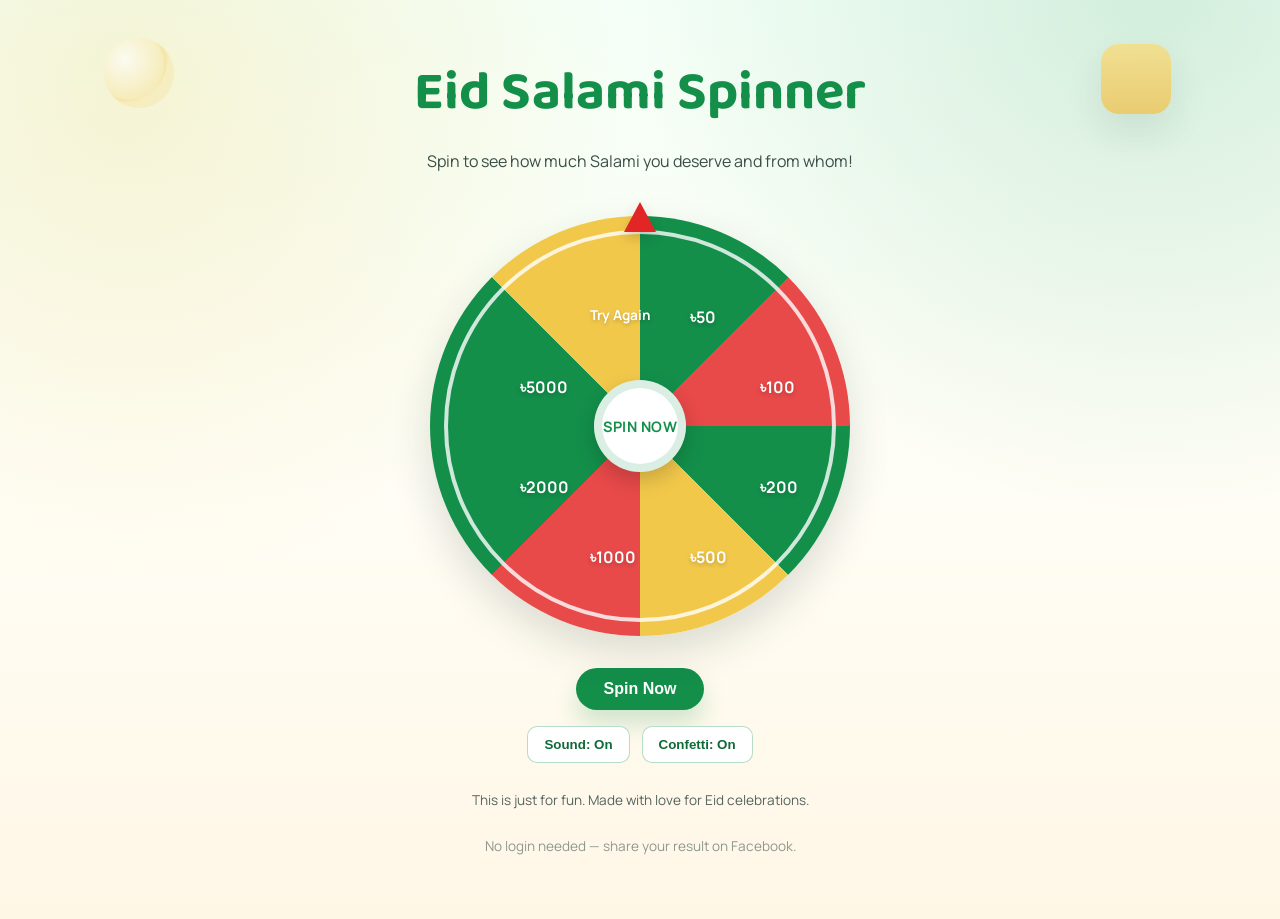
==== public/index.html @ 52508508 "Switch to static-only Salami Spinner" ====
<!doctype html>
<html lang="en">
<head>
  <meta charset="UTF-8" />
  <meta name="viewport" content="width=device-width, initial-scale=1" />
  <title>Salami Spinner</title>
  <link rel="preconnect" href="https://fonts.googleapis.com" />
  <link rel="preconnect" href="https://fonts.gstatic.com" crossorigin />
  <link href="https://fonts.googleapis.com/css2?family=Baloo+Da+2:wght@600;700;800&family=Manrope:wght@400;500;600;700&display=swap" rel="stylesheet" />
  <link rel="stylesheet" href="styles.css" />
</head>
<body>
  <div class="page">
    <header class="hero">
      <div class="decor moon"></div>
      <div class="decor lantern"></div>
      <h1>Eid Salami Spinner</h1>
      <p>Spin to see how much Salami you deserve and from whom!</p>
    </header>

    <main class="spinner-area">
      <div class="wheel-wrap">
        <div class="pointer"></div>
        <div class="wheel" id="wheel">
          <div class="center-btn" id="spinCenter">Spin Now</div>
        </div>
        <div class="wheel-labels" id="wheelLabels"></div>
      </div>

      <button class="primary-btn" id="spinBtn">Spin Now</button>
      <div class="controls">
        <button class="ghost-btn" id="soundToggle">Sound: On</button>
        <button class="ghost-btn" id="confettiToggle">Confetti: On</button>
      </div>

      <p class="footer-note">This is just for fun. Made with love for Eid celebrations.</p>
      <p class="footer-note subtle">No login needed — share your result on Facebook.</p>
    </main>
  </div>

  <div class="modal" id="resultModal" aria-hidden="true">
    <div class="modal-card" role="dialog" aria-modal="true" aria-labelledby="resultTitle">
      <button class="modal-close" id="closeModal" aria-label="Close">×</button>
      <h2 id="resultTitle">Congratulations!</h2>
      <div class="result-amount" id="resultAmount">৳100</div>
      <p class="result-sub">Salami!</p>
      <div class="friend-card">
        <div class="friend-avatar" id="friendAvatar">B</div>
        <div>
          <div class="friend-name" id="friendName">From: Best Friend</div>
          <div class="friend-desc" id="friendDesc">Your lucky giver</div>
        </div>
      </div>
      <p class="result-message" id="resultMessage">Go remind them. Don't forget to send bKash request!</p>
      <div class="modal-actions">
        <a class="facebook-btn" id="shareBtn" href="#" target="_blank" rel="noopener">Share on Facebook</a>
        <button class="ghost-btn" id="copyBtn">Copy Result</button>
        <button class="ghost-btn" id="spinAgainBtn">Spin Again</button>
      </div>
    </div>
  </div>

  <div class="confetti" id="confetti"></div>

  <script src="script.js"></script>
</body>
</html>
---- public/styles.css ----
:root {
  --green: #138f4a;
  --green-dark: #0e6a36;
  --gold: #f2c84b;
  --gold-deep: #d9a51c;
  --red: #e84949;
  --cream: #fefbf1;
  --ink: #1b2b26;
  --shadow: 0 18px 40px rgba(19, 45, 31, 0.15);
}

* {
  box-sizing: border-box;
}

body {
  margin: 0;
  min-height: 100vh;
  font-family: "Manrope", sans-serif;
  color: var(--ink);
  background:
    radial-gradient(circle at 10% 10%, rgba(242, 200, 75, 0.2), transparent 35%),
    radial-gradient(circle at 90% 0%, rgba(19, 143, 74, 0.15), transparent 35%),
    linear-gradient(180deg, #f4fff7 0%, #fffdf5 55%, #fff7e6 100%);
  display: flex;
  justify-content: center;
}

.page {
  width: min(100%, 1100px);
  padding: 40px 24px 64px;
}

.hero {
  text-align: center;
  position: relative;
  margin-bottom: 32px;
}

.hero h1 {
  font-family: "Baloo Da 2", cursive;
  font-size: clamp(2rem, 3vw + 1rem, 3.4rem);
  color: var(--green);
  margin: 8px 0 10px;
}

.hero p {
  font-size: 1rem;
  color: #3a4d46;
  margin: 0;
}

.decor {
  position: absolute;
  width: 70px;
  height: 70px;
  opacity: 0.65;
}

.moon {
  left: -10px;
  top: -10px;
  border-radius: 50%;
  background: radial-gradient(circle at 30% 30%, #fff, #f7e7a8 60%, transparent 62%);
  box-shadow: inset -10px -8px 0 rgba(242, 200, 75, 0.25);
}

.lantern {
  right: -5px;
  top: -4px;
  border-radius: 18px;
  background: linear-gradient(180deg, #ffd86b, #f1b835);
  box-shadow: var(--shadow);
}

.spinner-area {
  display: flex;
  flex-direction: column;
  align-items: center;
  gap: 16px;
}

.wheel-wrap {
  position: relative;
  width: min(82vw, 420px);
  aspect-ratio: 1;
  margin: 12px 0 16px;
}

.pointer {
  position: absolute;
  top: -14px;
  left: 50%;
  transform: translateX(-50%);
  width: 0;
  height: 0;
  border-left: 16px solid transparent;
  border-right: 16px solid transparent;
  border-bottom: 30px solid #e22626;
  filter: drop-shadow(0 6px 6px rgba(0, 0, 0, 0.15));
  z-index: 4;
}

.wheel {
  position: absolute;
  inset: 0;
  border-radius: 50%;
  background: conic-gradient(
    from -90deg,
    var(--green) 0deg 45deg,
    var(--gold) 45deg 90deg,
    var(--green) 90deg 135deg,
    var(--red) 135deg 180deg,
    var(--green) 180deg 225deg,
    var(--gold) 225deg 270deg,
    var(--red) 270deg 315deg,
    var(--green) 315deg 360deg
  );
  box-shadow: var(--shadow);
  transition: transform 4s cubic-bezier(0.22, 0.61, 0.36, 1);
  z-index: 1;
}

.wheel::after {
  content: "";
  position: absolute;
  inset: 14px;
  border-radius: 50%;
  border: 4px solid rgba(255, 255, 255, 0.8);
  pointer-events: none;
}

.center-btn {
  position: absolute;
  top: 50%;
  left: 50%;
  transform: translate(-50%, -50%);
  width: 92px;
  height: 92px;
  border-radius: 50%;
  background: #fff;
  display: grid;
  place-items: center;
  font-weight: 700;
  font-size: 0.9rem;
  color: var(--green);
  text-transform: uppercase;
  letter-spacing: 0.5px;
  box-shadow: inset 0 0 0 8px rgba(19, 143, 74, 0.15), 0 8px 20px rgba(0, 0, 0, 0.18);
  z-index: 3;
  cursor: pointer;
  user-select: none;
}

.wheel-labels {
  position: absolute;
  inset: 0;
  border-radius: 50%;
  pointer-events: none;
  z-index: 2;
}

.wheel-label {
  position: absolute;
  left: 50%;
  top: 50%;
  transform-origin: 0 0;
  font-weight: 700;
  color: #fff;
  text-shadow: 0 2px 4px rgba(0, 0, 0, 0.2);
  font-size: 1rem;
}

.wheel-label.try-again {
  font-size: 0.85rem;
}

.primary-btn {
  background: var(--green);
  color: #fff;
  border: none;
  border-radius: 999px;
  padding: 12px 28px;
  font-weight: 700;
  font-size: 1rem;
  box-shadow: 0 14px 24px rgba(19, 143, 74, 0.2);
  cursor: pointer;
}

.primary-btn:disabled {
  opacity: 0.7;
  cursor: not-allowed;
}

.controls {
  display: flex;
  gap: 12px;
  flex-wrap: wrap;
  justify-content: center;
}

.ghost-btn,
.facebook-btn {
  border: 1px solid rgba(19, 143, 74, 0.3);
  background: #fff;
  color: var(--green-dark);
  padding: 10px 16px;
  border-radius: 10px;
  font-weight: 600;
  cursor: pointer;
  text-decoration: none;
  display: inline-flex;
  align-items: center;
  justify-content: center;
  gap: 6px;
}

.facebook-btn {
  background: #1877f2;
  color: #fff;
  border: none;
  flex: 1 1 100%;
}

.footer-note {
  margin: 12px 0 0;
  font-size: 0.85rem;
  color: #52645e;
  text-align: center;
}

.footer-note.subtle {
  opacity: 0.65;
}

.modal {
  position: fixed;
  inset: 0;
  display: grid;
  place-items: center;
  background: rgba(5, 20, 12, 0.45);
  opacity: 0;
  pointer-events: none;
  transition: opacity 0.25s ease;
  z-index: 10;
  padding: 24px;
}

.modal.open {
  opacity: 1;
  pointer-events: auto;
}

.modal-card {
  background: #fff;
  border-radius: 16px;
  padding: 28px 24px 24px;
  width: min(92vw, 380px);
  box-shadow: var(--shadow);
  position: relative;
  text-align: center;
}

.modal-close {
  position: absolute;
  top: 12px;
  right: 14px;
  background: none;
  border: none;
  font-size: 1.4rem;
  cursor: pointer;
}

.result-amount {
  font-size: 3rem;
  font-weight: 800;
  color: var(--green);
  margin: 10px 0 0;
}

.result-sub {
  margin: 0 0 16px;
  color: #475b53;
}

.friend-card {
  background: linear-gradient(135deg, #effff4, #fff8dd);
  border-radius: 14px;
  padding: 14px;
  display: flex;
  gap: 12px;
  align-items: center;
  margin-bottom: 12px;
  justify-content: center;
}

.friend-avatar {
  width: 48px;
  height: 48px;
  border-radius: 50%;
  background: radial-gradient(circle at top, #8eea6a, #caa31c);
  display: grid;
  place-items: center;
  font-weight: 700;
  color: #fff;
}

.friend-name {
  font-weight: 700;
  color: #1d3d2a;
}

.friend-desc {
  font-size: 0.85rem;
  color: #5a6e66;
}

.result-message {
  font-size: 0.9rem;
  color: #5b6d66;
  margin: 8px 0 18px;
}

.modal-actions {
  display: grid;
  gap: 10px;
}

.confetti {
  position: fixed;
  inset: 0;
  pointer-events: none;
  z-index: 11;
  overflow: hidden;
}

.confetti-piece {
  position: absolute;
  width: 10px;
  height: 18px;
  background: var(--gold);
  opacity: 0.9;
  animation: fall 2.8s ease-in forwards;
}

@keyframes fall {
  0% {
    transform: translateY(-10vh) rotate(0deg);
  }
  100% {
    transform: translateY(110vh) rotate(220deg);
  }
}

@media (max-width: 640px) {
  .wheel-wrap {
    width: min(90vw, 360px);
  }

  .center-btn {
    width: 78px;
    height: 78px;
    font-size: 0.8rem;
  }

  .hero h1 {
    font-size: 2.2rem;
  }

  .hero p {
    font-size: 0.95rem;
  }
}
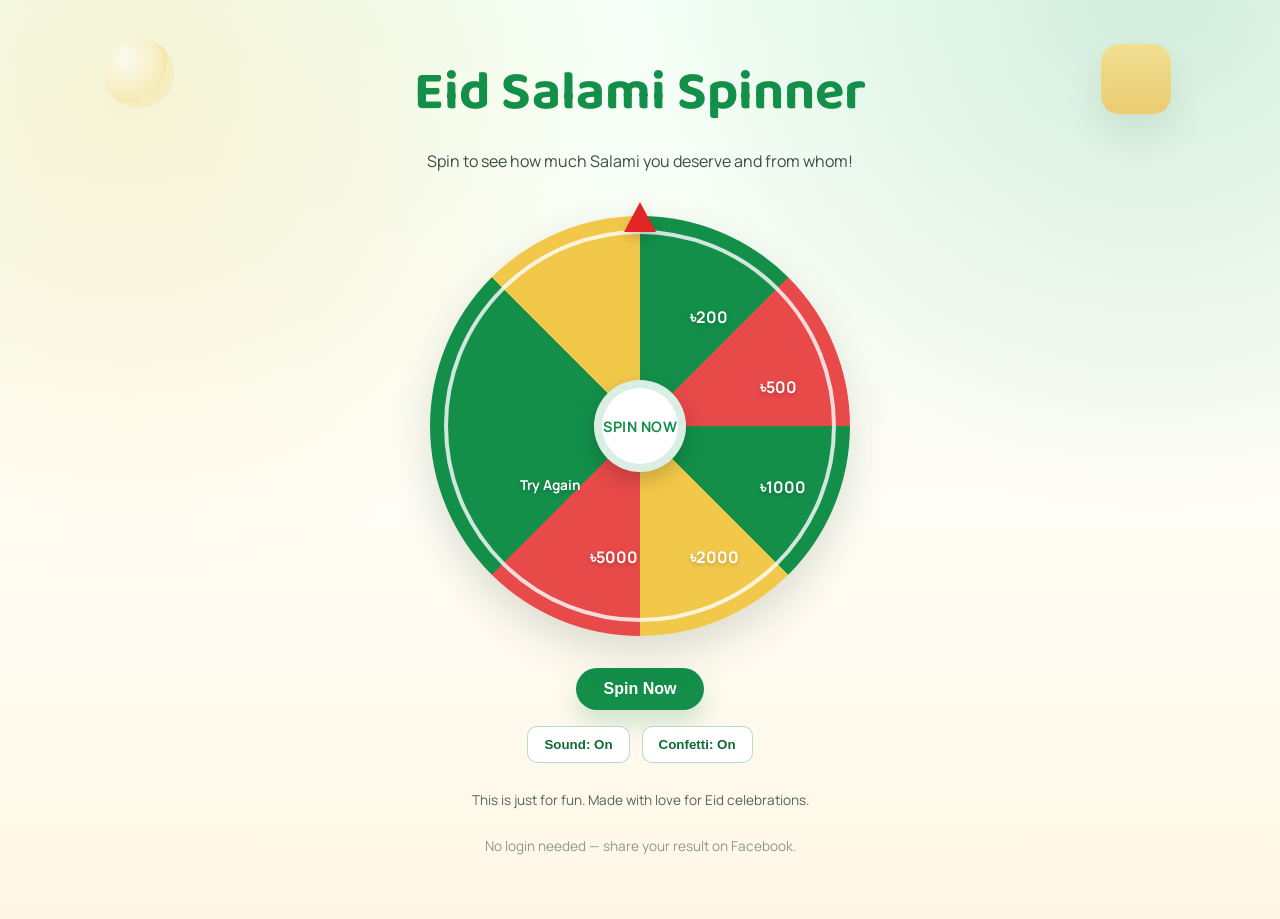
==== commit 96d8918a: "Fix spin alignment and remove From prefix" ====
--- a/public/index.html
+++ b/public/index.html
@@ -4,6 +4,16 @@
   <meta charset="UTF-8" />
   <meta name="viewport" content="width=device-width, initial-scale=1" />
   <title>Salami Spinner</title>
+  <meta name="description" content="Spin the Eid Salami wheel, share your result, and celebrate in festive style." />
+  <meta property="og:title" content="Salami Spinner" />
+  <meta property="og:description" content="Spin the Eid Salami wheel, share your result, and celebrate in festive style." />
+  <meta property="og:type" content="website" />
+  <meta property="og:url" content="https://YOUR_SITE_URL" />
+  <meta property="og:image" content="https://YOUR_SITE_URL/og-image.svg" />
+  <meta name="twitter:card" content="summary_large_image" />
+  <meta name="twitter:title" content="Salami Spinner" />
+  <meta name="twitter:description" content="Spin the Eid Salami wheel, share your result, and celebrate in festive style." />
+  <meta name="twitter:image" content="https://YOUR_SITE_URL/og-image.svg" />
   <link rel="preconnect" href="https://fonts.googleapis.com" />
   <link rel="preconnect" href="https://fonts.gstatic.com" crossorigin />
   <link href="https://fonts.googleapis.com/css2?family=Baloo+Da+2:wght@600;700;800&family=Manrope:wght@400;500;600;700&display=swap" rel="stylesheet" />
@@ -22,9 +32,9 @@
       <div class="wheel-wrap">
         <div class="pointer"></div>
         <div class="wheel" id="wheel">
+          <div class="wheel-labels" id="wheelLabels"></div>
           <div class="center-btn" id="spinCenter">Spin Now</div>
         </div>
-        <div class="wheel-labels" id="wheelLabels"></div>
       </div>
 
       <button class="primary-btn" id="spinBtn">Spin Now</button>
@@ -47,7 +57,7 @@
       <div class="friend-card">
         <div class="friend-avatar" id="friendAvatar">B</div>
         <div>
-          <div class="friend-name" id="friendName">From: Best Friend</div>
+          <div class="friend-name" id="friendName">Best Friend</div>
           <div class="friend-desc" id="friendDesc">Your lucky giver</div>
         </div>
       </div>
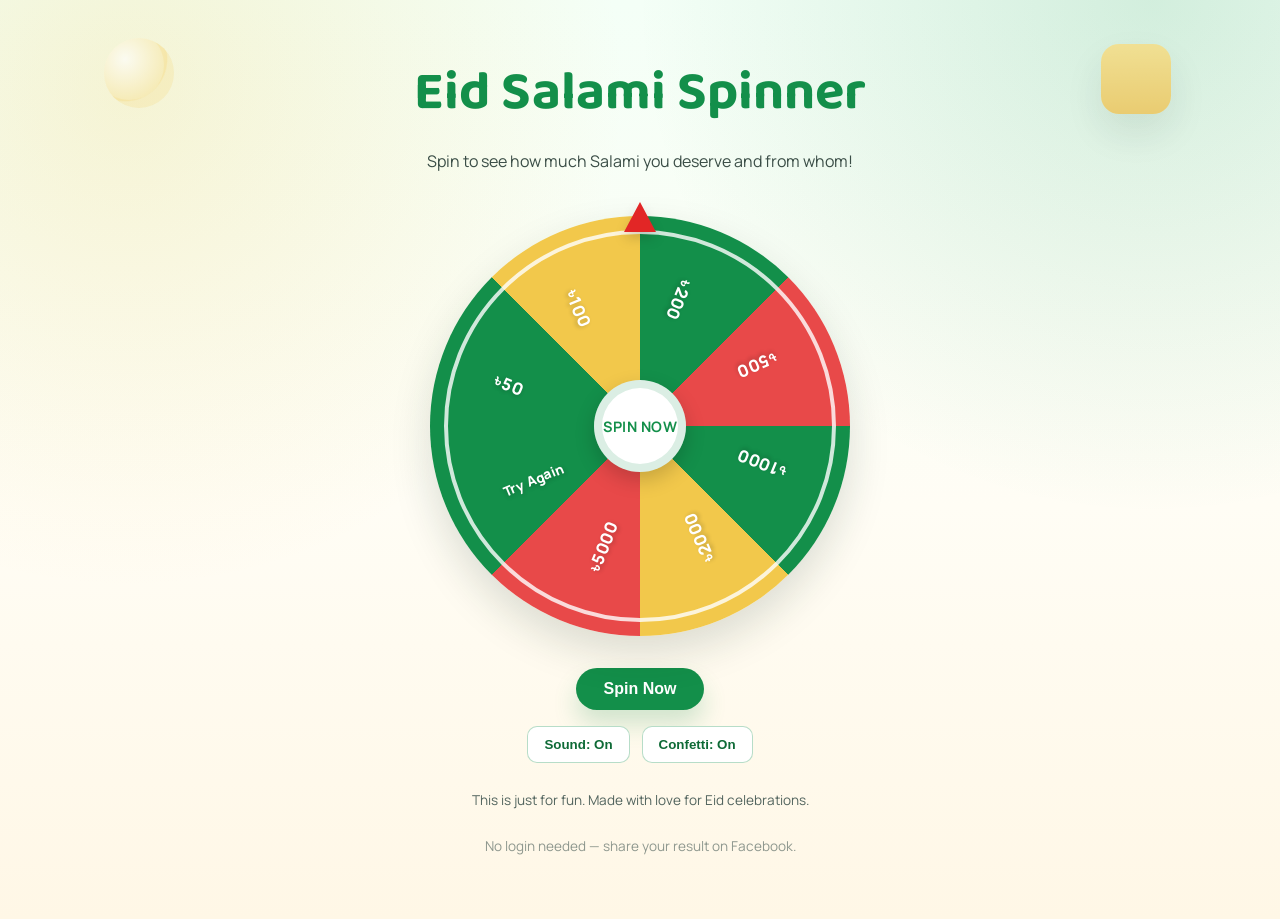
==== commit 8ef64ae8: "Fix OG tags for Facebook preview" ====
--- a/public/index.html
+++ b/public/index.html
@@ -8,12 +8,18 @@
   <meta property="og:title" content="Salami Spinner" />
   <meta property="og:description" content="Spin the Eid Salami wheel, share your result, and celebrate in festive style." />
   <meta property="og:type" content="website" />
-  <meta property="og:url" content="https://YOUR_SITE_URL" />
-  <meta property="og:image" content="https://YOUR_SITE_URL/og-image.svg" />
+  <meta property="og:url" content="https://elegant-frangipane-0276a0.netlify.app/" />
+  <meta property="og:site_name" content="Salami Spinner" />
+  <meta property="og:image" content="https://elegant-frangipane-0276a0.netlify.app/og-image.png" />
+  <meta property="og:image:secure_url" content="https://elegant-frangipane-0276a0.netlify.app/og-image.png" />
+  <meta property="og:image:type" content="image/png" />
+  <meta property="og:image:alt" content="Salami Spinner wheel preview" />
+  <meta property="og:image:width" content="1200" />
+  <meta property="og:image:height" content="630" />
   <meta name="twitter:card" content="summary_large_image" />
   <meta name="twitter:title" content="Salami Spinner" />
   <meta name="twitter:description" content="Spin the Eid Salami wheel, share your result, and celebrate in festive style." />
-  <meta name="twitter:image" content="https://YOUR_SITE_URL/og-image.svg" />
+  <meta name="twitter:image" content="https://elegant-frangipane-0276a0.netlify.app/og-image.png" />
   <link rel="preconnect" href="https://fonts.googleapis.com" />
   <link rel="preconnect" href="https://fonts.gstatic.com" crossorigin />
   <link href="https://fonts.googleapis.com/css2?family=Baloo+Da+2:wght@600;700;800&family=Manrope:wght@400;500;600;700&display=swap" rel="stylesheet" />
--- a/public/styles.css
+++ b/public/styles.css
@@ -165,10 +165,12 @@
   left: 50%;
   top: 50%;
   transform-origin: 0 0;
-  font-weight: 700;
+  font-weight: 800;
   color: #fff;
   text-shadow: 0 2px 4px rgba(0, 0, 0, 0.2);
-  font-size: 1rem;
+  font-size: 1.05rem;
+  letter-spacing: 0.3px;
+  white-space: nowrap;
 }
 
 .wheel-label.try-again {
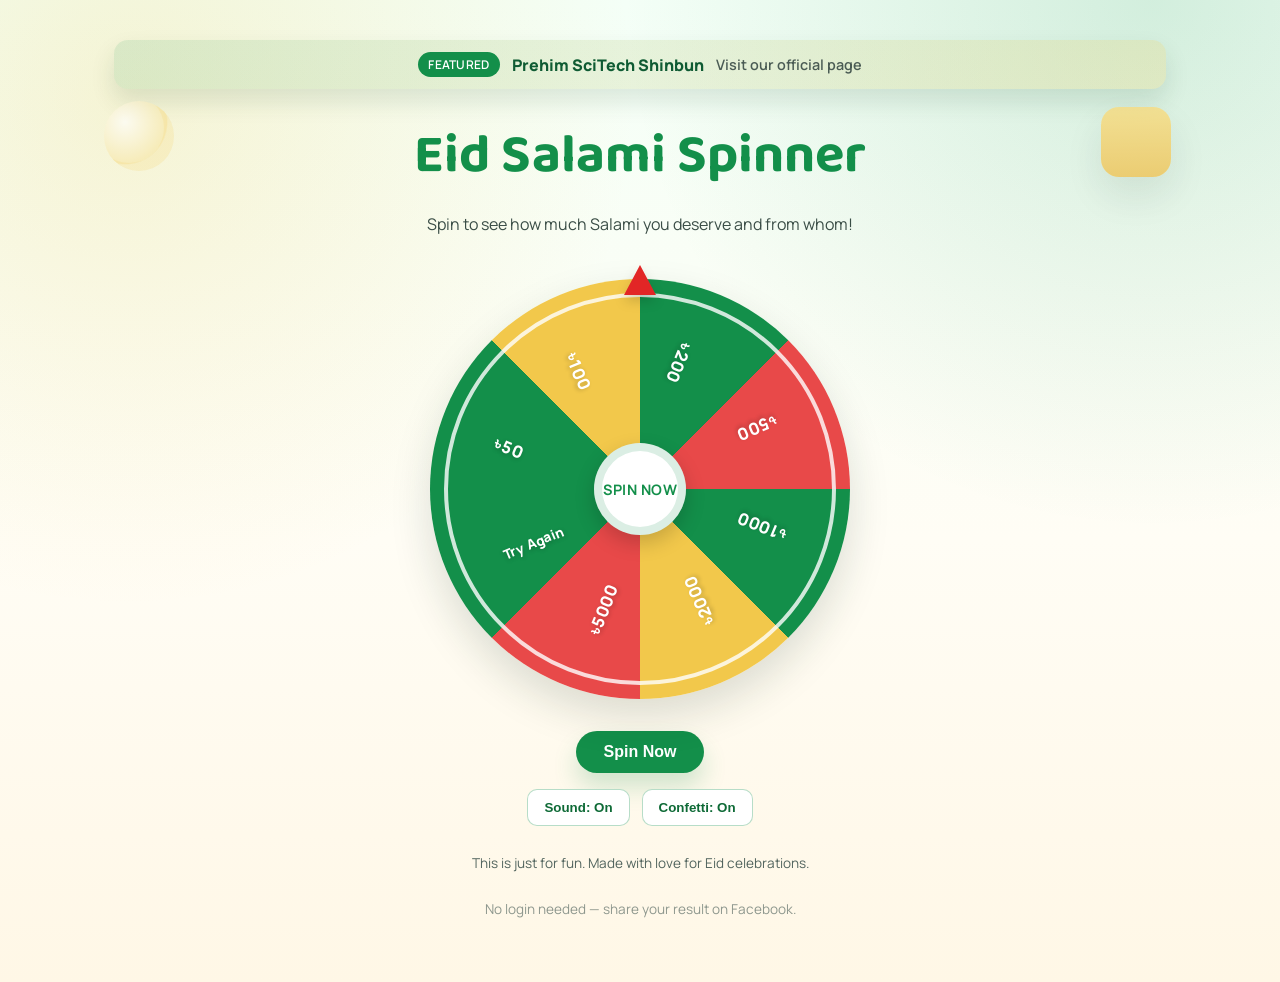
==== commit d3dca5f1: "Add promo banner for Prehim SciTech Shinbun" ====
--- a/public/index.html
+++ b/public/index.html
@@ -10,16 +10,16 @@
   <meta property="og:type" content="website" />
   <meta property="og:url" content="https://elegant-frangipane-0276a0.netlify.app/" />
   <meta property="og:site_name" content="Salami Spinner" />
-  <meta property="og:image" content="https://elegant-frangipane-0276a0.netlify.app/og-image.png" />
-  <meta property="og:image:secure_url" content="https://elegant-frangipane-0276a0.netlify.app/og-image.png" />
-  <meta property="og:image:type" content="image/png" />
+  <meta property="og:image" content="https://elegant-frangipane-0276a0.netlify.app/og-image.jpg?v=4" />
+  <meta property="og:image:secure_url" content="https://elegant-frangipane-0276a0.netlify.app/og-image.jpg?v=4" />
+  <meta property="og:image:type" content="image/jpeg" />
   <meta property="og:image:alt" content="Salami Spinner wheel preview" />
   <meta property="og:image:width" content="1200" />
   <meta property="og:image:height" content="630" />
   <meta name="twitter:card" content="summary_large_image" />
   <meta name="twitter:title" content="Salami Spinner" />
   <meta name="twitter:description" content="Spin the Eid Salami wheel, share your result, and celebrate in festive style." />
-  <meta name="twitter:image" content="https://elegant-frangipane-0276a0.netlify.app/og-image.png" />
+  <meta name="twitter:image" content="https://elegant-frangipane-0276a0.netlify.app/og-image.jpg?v=4" />
   <link rel="preconnect" href="https://fonts.googleapis.com" />
   <link rel="preconnect" href="https://fonts.gstatic.com" crossorigin />
   <link href="https://fonts.googleapis.com/css2?family=Baloo+Da+2:wght@600;700;800&family=Manrope:wght@400;500;600;700&display=swap" rel="stylesheet" />
@@ -27,6 +27,11 @@
 </head>
 <body>
   <div class="page">
+    <div class="promo-banner">
+      <span class="promo-tag">Featured</span>
+      <a class="promo-link" href="https://www.facebook.com/profile.php?id=61557276719189" target="_blank" rel="noopener">Prehim SciTech Shinbun</a>
+      <span class="promo-note">Visit our official page</span>
+    </div>
     <header class="hero">
       <div class="decor moon"></div>
       <div class="decor lantern"></div>
--- a/public/styles.css
+++ b/public/styles.css
@@ -29,6 +29,47 @@
 .page {
   width: min(100%, 1100px);
   padding: 40px 24px 64px;
+}
+
+.promo-banner {
+  display: flex;
+  align-items: center;
+  justify-content: center;
+  gap: 12px;
+  padding: 12px 18px;
+  border-radius: 14px;
+  background: linear-gradient(120deg, rgba(19, 143, 74, 0.12), rgba(242, 200, 75, 0.2));
+  color: #1f3c2a;
+  font-weight: 600;
+  box-shadow: 0 12px 24px rgba(15, 62, 35, 0.12);
+  margin-bottom: 22px;
+  flex-wrap: wrap;
+}
+
+.promo-tag {
+  background: #138f4a;
+  color: #fff;
+  padding: 4px 10px;
+  border-radius: 999px;
+  font-size: 0.75rem;
+  letter-spacing: 0.3px;
+  text-transform: uppercase;
+}
+
+.promo-link {
+  color: #0f5b33;
+  font-weight: 800;
+  text-decoration: none;
+  font-size: 1rem;
+}
+
+.promo-link:hover {
+  text-decoration: underline;
+}
+
+.promo-note {
+  color: #4a5b54;
+  font-size: 0.9rem;
 }
 
 .hero {
